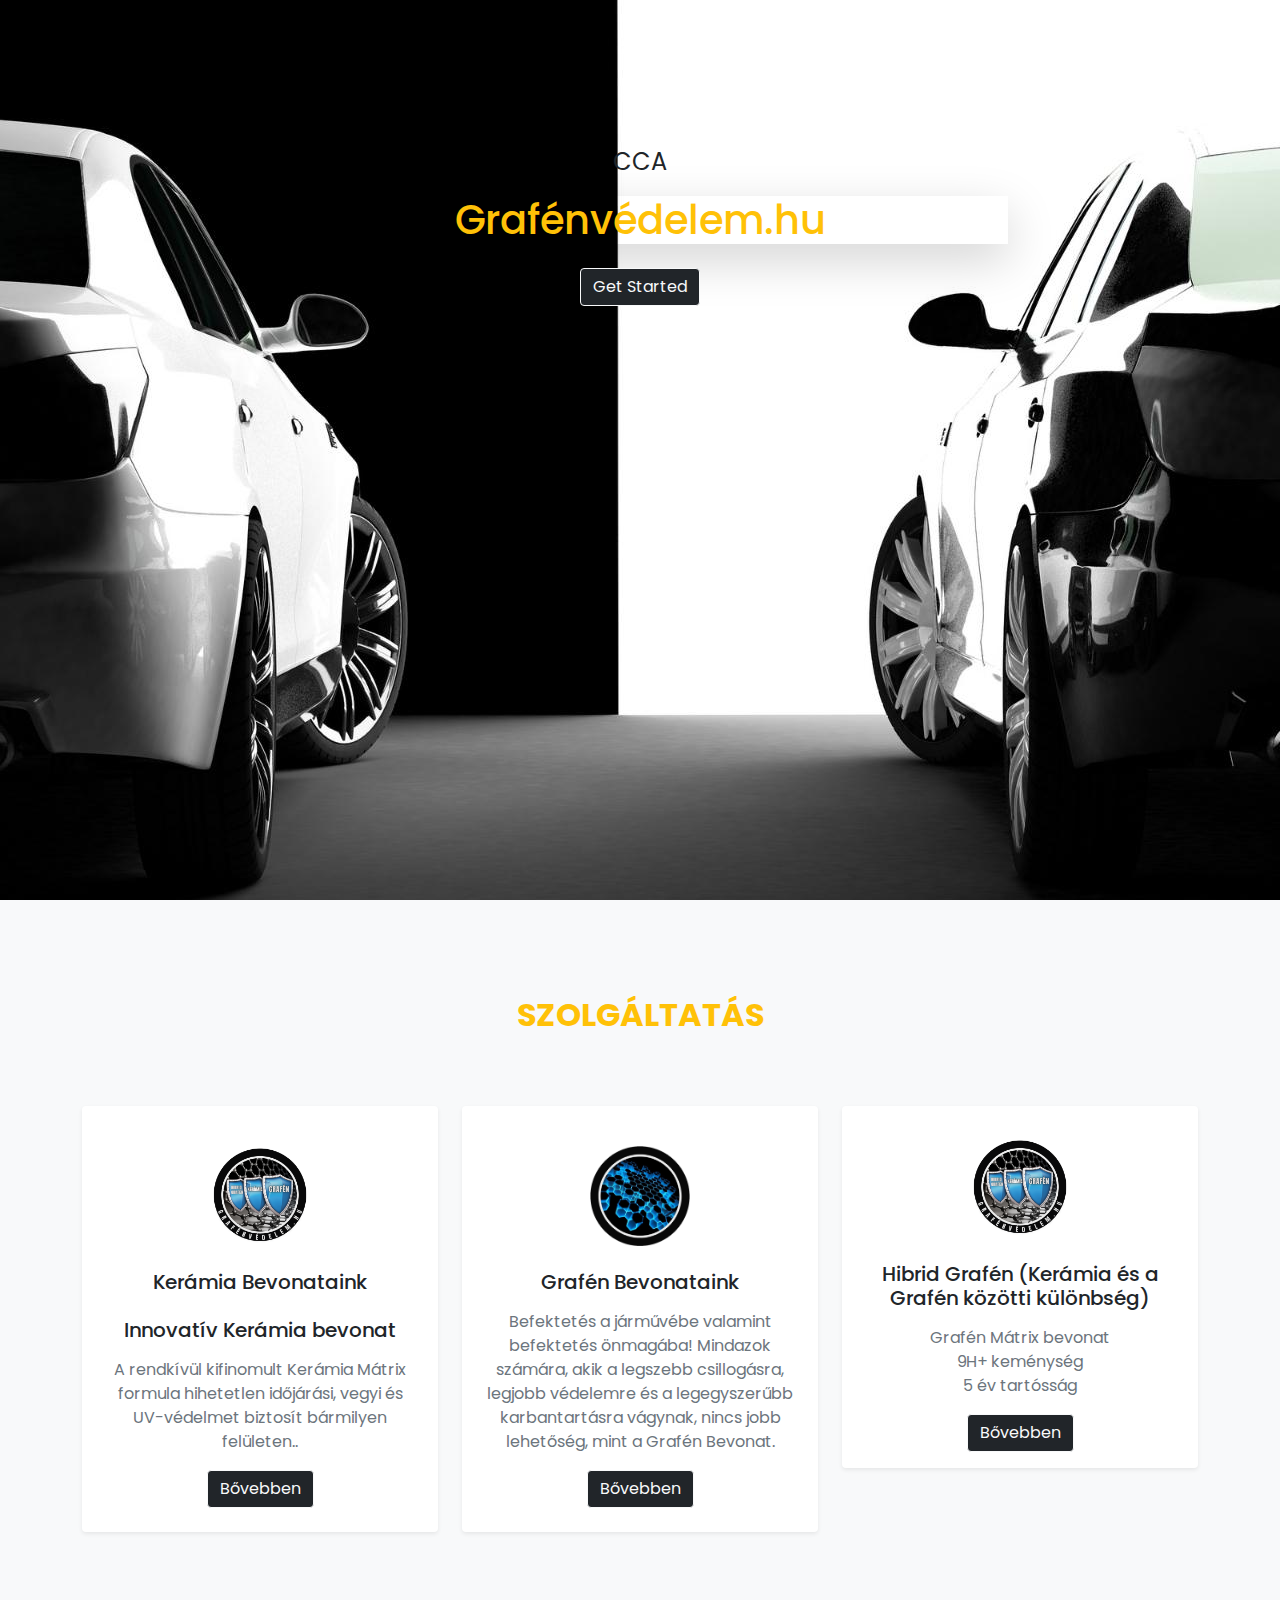
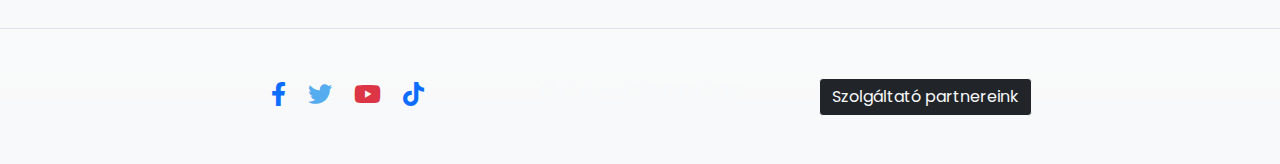
==== index.html @ 87105c11 "almmost done" ====
<!DOCTYPE html>
<html lang="hu">
<head>
  	<title>New Site</title>
  	<meta charset="utf-8">
  	<meta name="viewport" content="width=device-width, initial-scale=1">
  	<link rel="stylesheet" href="css/font-awesome.min.css">
  	<link rel="stylesheet" href="css/bootstrap.min.css">
	
<!-- Vendor CSS Files -->
  <link href="vendor/aos/aos.css" rel="stylesheet">
	
	<link rel="stylesheet" href="css/main.css">
</head>
<body class="bg-light">
	
<!-- Home Section Start -->
	<section class="main py-5">
		<div class="container-lg justify-content-center py-5">
			<div class="row justify-content-center py-5">
				<div class="col-lg-8 text-center">
					<p class="fs-4">CCA</p>
					<h2 class="fs-1 text-warning mb-4 shadow-lg">Grafénvédelem.hu</h2>
					<a href="#contact" class="btn btn-outline-light bg-dark">Get Started</a>
				</div>
			</div>
		</div>
	</section>
<!-- Home Section End -->
	
<!-- SERVICES SECTION START -->
    <section class="services py-5" id="services">
        <div class="container-lg py-4">
            <div class="row justify-content-center">
              <div class="col-lg-8 py-4">
                  <div class="section-title text-center">
                      <h2 class="fw-bold mb-5 text-warning">SZOLGÁLTATÁS</h2>
                  </div>
              </div>
            </div>
            <div class="row text-center">
                <div class="col-md-6 col-lg-4 mb-4">
                    <div class="services-item shadow-sm p-4 rounded bg-white">
                        <div class="icon my-3 text-danger fs-2">
                            <img src="img/img/kep1.png" alt="logo1" class="" width="100">
                        </div>
                        <h3 class="fs-5 py-2">Kerámia Bevonataink</h3>
						<h3 class="fs-5 py-2">Innovatív Kerámia bevonat</h3>
                        <p class="text-muted">A rendkívül kifinomult Kerámia Mátrix formula hihetetlen időjárási, vegyi és UV-védelmet biztosít bármilyen felületen..</p>
						<a href="#" class="btn btn-outline-light bg-dark">Bővebben</a>
                    </div>
                </div>
                <div class="col-md-6 col-lg-4 mb-4">
                    <div class="services-item shadow-sm p-4 rounded bg-white">
                        <div class="icon my-3 text-danger fs-2">
                            <img src="img/img/grafen/grafenikonv2.png" alt="logo2" width="100">
                        </div>
                        <h3 class="fs-5 py-2">Grafén Bevonataink</h3>
                        <p class="text-muted">Befektetés a járművébe valamint befektetés önmagába! Mindazok számára, akik a legszebb csillogásra, legjobb védelemre és a legegyszerűbb karbantartásra vágynak, nincs jobb lehetőség, mint a Grafén Bevonat.</p>
						<a href="#" class="btn btn-outline-light bg-dark">Bővebben</a>
                    </div>
                </div>
                <div class="col-md-6 col-lg-4 mb-4">
                    <div class="services-item shadow-sm p-3 rounded bg-white">
                        <div class="icon my-3 text-danger fs-2">
                             <img src="img/img/kep1.png" alt="logo1" class="" width="100">
                        </div>
                        <h3 class="fs-5 py-2">Hibrid Grafén (Kerámia és a Grafén közötti különbség)</h3>
                        <p class="text-muted">Grafén Mátrix bevonat <br> 9H+ keménység <br> 5 év tartósság</p>
						<a href="#" class="btn btn-outline-light bg-dark">Bővebben</a>
                    </div>
                </div>
            </div>
        </div> 
    </section>
<!-- SERVICES SECTION END -->
	
<!-- FOOTER SECTION START -->
	<footer class="footer border-top bg-gradient justify-content-center">
		<div class="container-lg py-4">
			<div class="row justify-content-center text-center">
				<div class="col-lg-3 col-md-6 py-4">
			 		<div class="social-links m-0 fs-4">
                         <!-- Facebook -->
					  <a href="#" class="me-3"><i class="fab fa-facebook-f"></i></a>
						
                         <!-- Twitter -->
					  <a href="#" class="me-3"><i class="fab fa-twitter"></i></a>
						
						<!-- YouTube -->
                      <a href="#" class="text-danger me-3"><i class="fab fa-youtube"></i></a>
                         <a href="#" class="me-3"><i class="fab fa-tiktok"></i></a>
                    </div>
				</div>
				<div class="col-lg-3 col-md-6 py-4">
			 		<div class="logos-text m-0 fs-4 text-light">
                         <h4>CCA - CleanCar</h4>
                    </div>
				</div>
				<div class="col-lg-3 col-md-6 py-4">
			 		<div class="footer-button m-0 fs-4">
                         <a href="#" class="btn btn-outline-light bg-dark">Szolgáltató partnereink</a>
                    </div>
				</div>
			</div>
		</div>
</footer>
<!-- FOOTER SECTION END -->

 

<!-- Vendor JS Files -->
<script src="js/bootstrap.bundle.min.js"></script>
<script src="vendor/aos/aos.js"></script>
</body>
</html>
---- css/main.css ----
@import url('https://fonts.googleapis.com/css2?family=Poppins:wght@200;300;400&display=swap');

* {
	box-sizing: border-box;
	margin: 0;
	padding: 0;
	font-family: 'Poppins', sans-serif;
}

body {
	background: url("../img/img/12.png");
}

.main {
	background:url("../img/img/kezdokep3.jpg") no-repeat center;
	max-width: 100vw;
	height: 100vh;
}


h2 {
  color: black;
	width: 100%;
  white-space: nowrap;
  overflow: hidden;
  animation: animtext 4s steps(80, end); 
  transition: all cubic-bezier(0.1, 0.7, 1.0, 0.1);
}

.fa-twitter {
	color: #55acee;
}

@keyframes animtext { 
  from {
      width: 0;
     transition: all 2s ease-in-out;
  } 
}
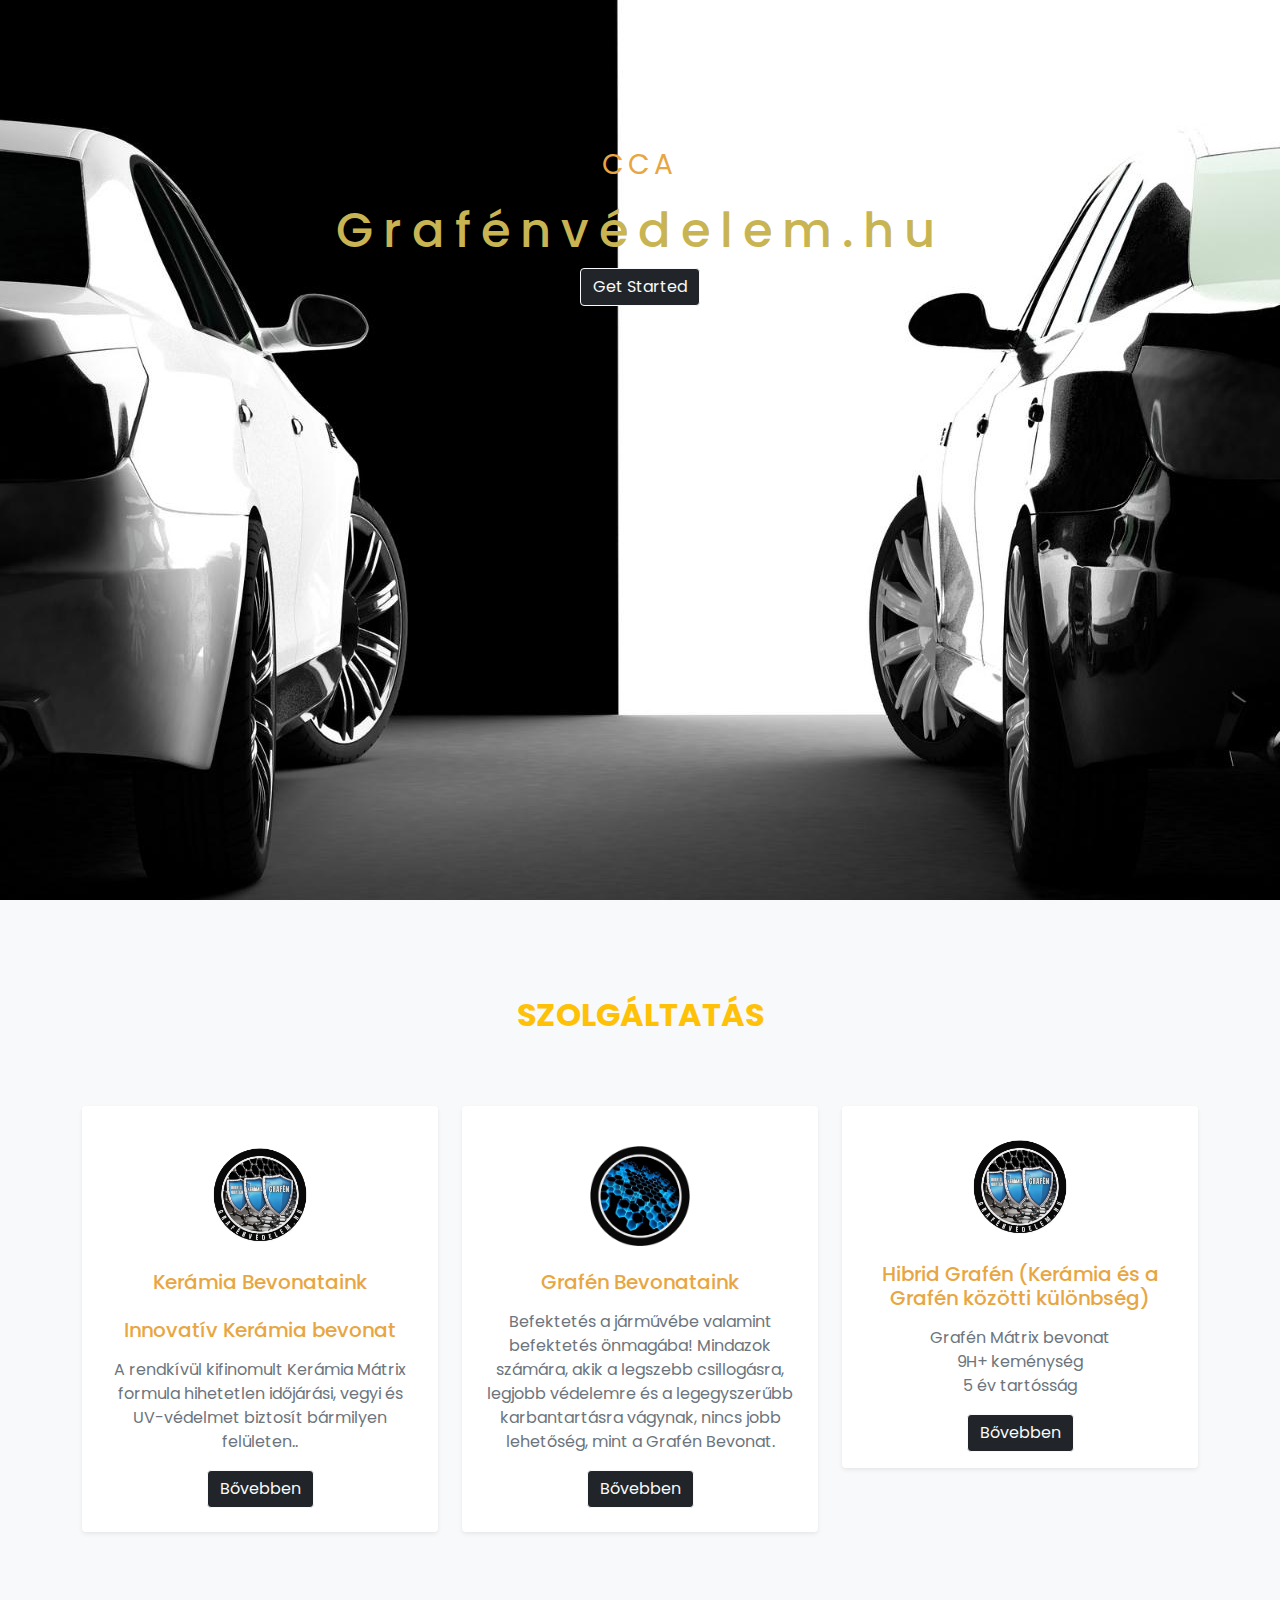
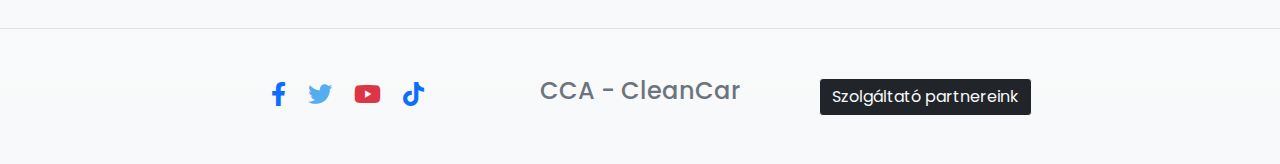
==== commit a7245d66: "almost done" ====
--- a/index.html
+++ b/index.html
@@ -19,9 +19,9 @@
 		<div class="container-lg justify-content-center py-5">
 			<div class="row justify-content-center py-5">
 				<div class="col-lg-8 text-center">
-					<p class="fs-4">CCA</p>
-					<h2 class="fs-1 text-warning mb-4 shadow-lg">Grafénvédelem.hu</h2>
-					<a href="#contact" class="btn btn-outline-light bg-dark">Get Started</a>
+					<p class="banner-text">CCA</p>
+					<h1 class="text-banner">Grafénvédelem.hu</h1>
+					<a href="#services" class="btn btn-outline-light bg-dark">Get Started</a>
 				</div>
 			</div>
 		</div>
@@ -57,7 +57,7 @@
                         </div>
                         <h3 class="fs-5 py-2">Grafén Bevonataink</h3>
                         <p class="text-muted">Befektetés a járművébe valamint befektetés önmagába! Mindazok számára, akik a legszebb csillogásra, legjobb védelemre és a legegyszerűbb karbantartásra vágynak, nincs jobb lehetőség, mint a Grafén Bevonat.</p>
-						<a href="#" class="btn btn-outline-light bg-dark">Bővebben</a>
+						<a href="grafen.html" class="btn btn-outline-light bg-dark">Bővebben</a>
                     </div>
                 </div>
                 <div class="col-md-6 col-lg-4 mb-4">
@@ -94,7 +94,7 @@
 				</div>
 				<div class="col-lg-3 col-md-6 py-4">
 			 		<div class="logos-text m-0 fs-4 text-light">
-                         <h4>CCA - CleanCar</h4>
+                         <h4 class="text-muted">CCA - CleanCar</h4>
                     </div>
 				</div>
 				<div class="col-lg-3 col-md-6 py-4">
--- a/css/main.css
+++ b/css/main.css
@@ -1,4 +1,3 @@
-
 @import url('https://fonts.googleapis.com/css2?family=Poppins:wght@200;300;400&display=swap');
 
 * {
@@ -18,6 +17,19 @@
 	height: 100vh;
 }
 
+.banner-text {
+	color: rgba(232,166,66,1.00);
+	font-size: 1.75rem;
+	letter-spacing: 5px;
+}
+
+.text-banner {
+	color: rgba(200,180,82,1.00);
+	font-size: 3rem;
+	letter-spacing: 10px;
+}
+
+
 
 h2 {
   color: black;
@@ -26,6 +38,14 @@
   overflow: hidden;
   animation: animtext 4s steps(80, end); 
   transition: all cubic-bezier(0.1, 0.7, 1.0, 0.1);
+}
+
+h3 {
+	color: rgba(232,166,66,1.00);
+}
+
+img {
+	border-radius: 10px;
 }
 
 .fa-twitter {
@@ -39,3 +59,12 @@
   } 
 }
 
+@media screen and (max-width: 576px) {
+	.text-banner {
+		font-size: 1.7rem;
+		letter-spacing: 1px;
+	}
+	
+}
+.text-h1 {
+}
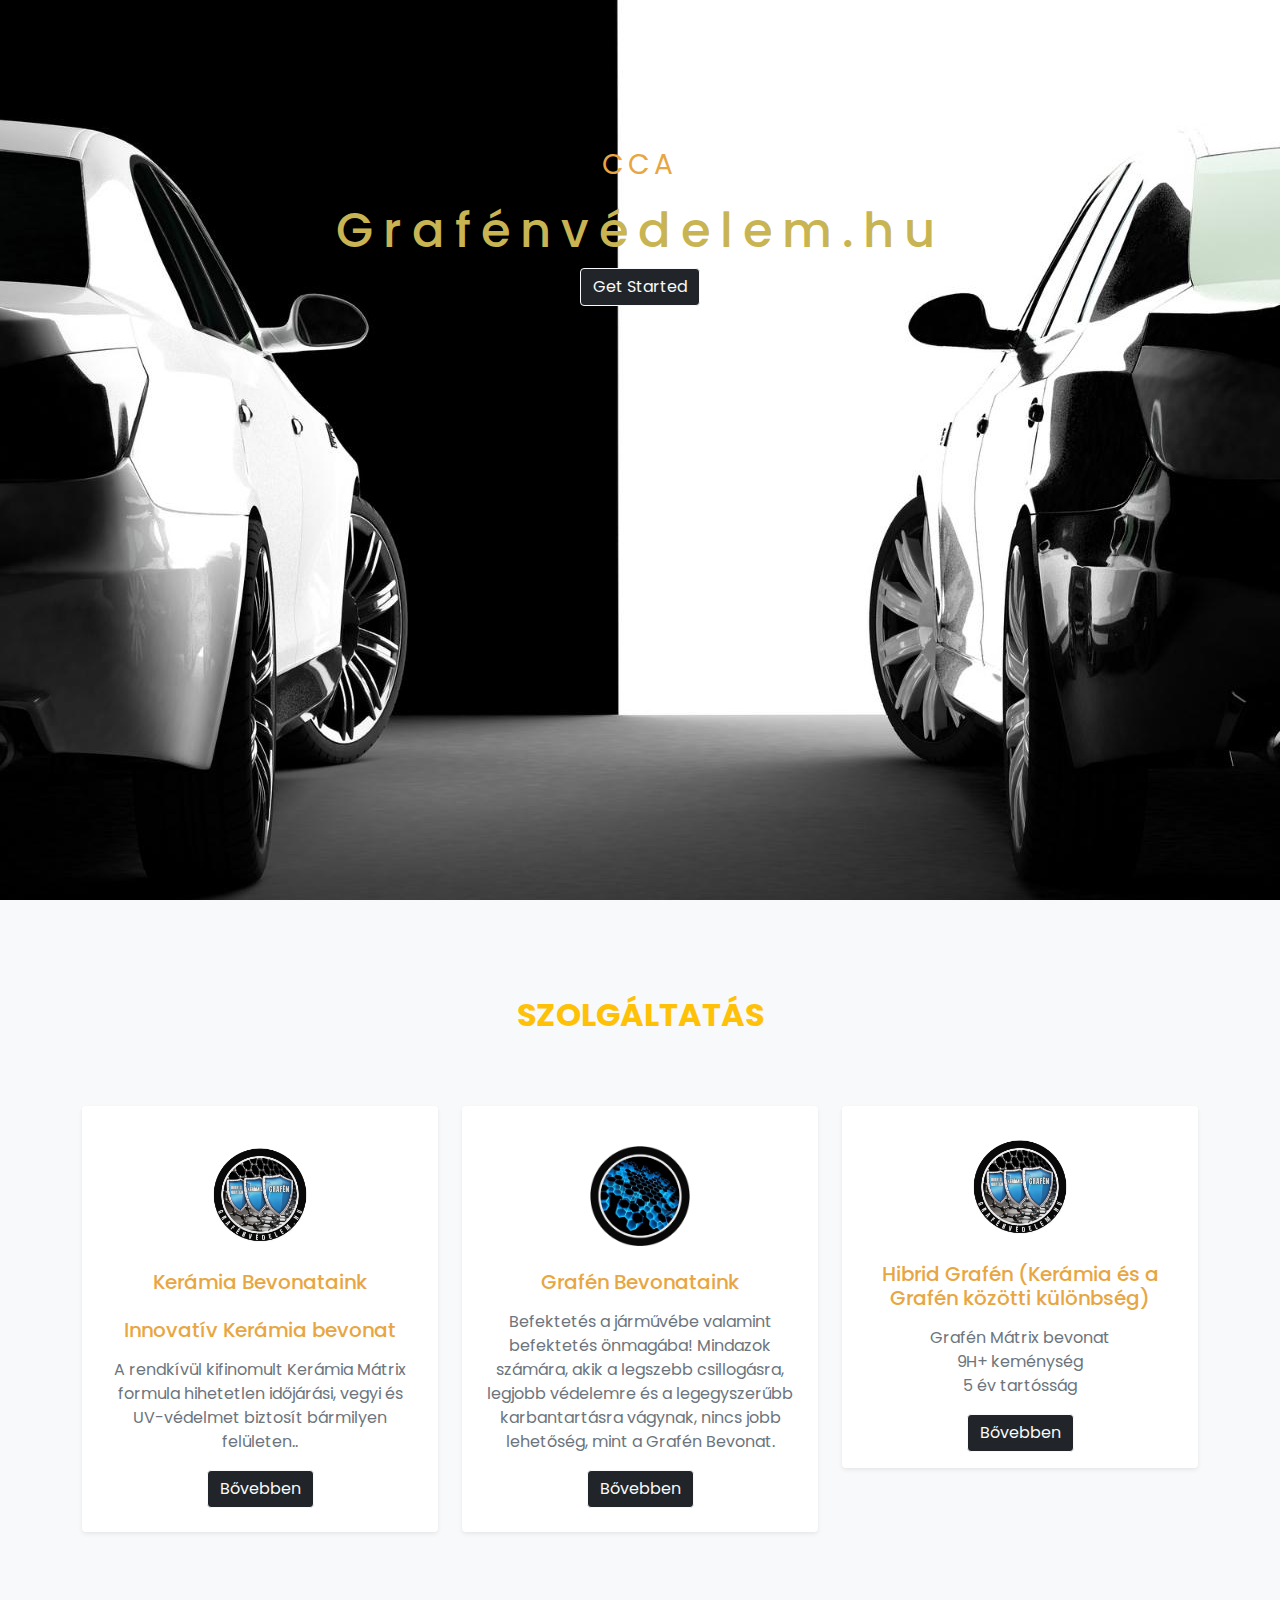
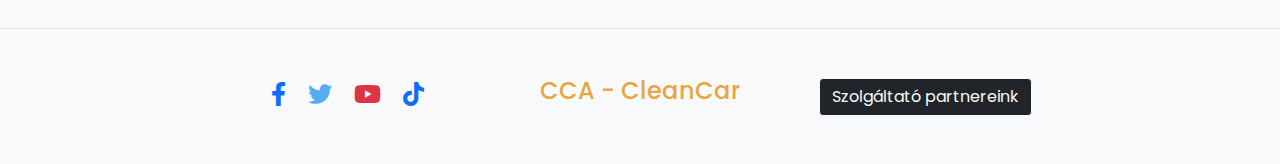
==== commit dfadb13c: "social link add" ====
--- a/index.html
+++ b/index.html
@@ -82,19 +82,19 @@
 				<div class="col-lg-3 col-md-6 py-4">
 			 		<div class="social-links m-0 fs-4">
                          <!-- Facebook -->
-					  <a href="#" class="me-3"><i class="fab fa-facebook-f"></i></a>
+					  <a href="https://www.facebook.com/cleancarmagyarorszag/" class="me-3" target="_blank"><i class="fab fa-facebook-f"></i></a>
 						
                          <!-- Twitter -->
-					  <a href="#" class="me-3"><i class="fab fa-twitter"></i></a>
+					  <a href="#" class="me-3" target="_blank"><i class="fab fa-twitter"></i></a>
 						
 						<!-- YouTube -->
-                      <a href="#" class="text-danger me-3"><i class="fab fa-youtube"></i></a>
-                         <a href="#" class="me-3"><i class="fab fa-tiktok"></i></a>
+                      <a href="https://www.youtube.com/channel/UC_jjHL_VgVzNhwgxWfWEtMg" class="text-danger me-3" target="_blank"><i class="fab fa-youtube"></i></a>
+                         <a href="#" class="me-3" target="_blank"><i class="fab fa-tiktok"></i></a>
                     </div>
 				</div>
 				<div class="col-lg-3 col-md-6 py-4">
 			 		<div class="logos-text m-0 fs-4 text-light">
-                         <h4 class="text-muted">CCA - CleanCar</h4>
+                         <h4 class="footer-text">CCA - CleanCar</h4>
                     </div>
 				</div>
 				<div class="col-lg-3 col-md-6 py-4">
--- a/css/main.css
+++ b/css/main.css
@@ -12,7 +12,7 @@
 }
 
 .main {
-	background:url("../img/img/kezdokep3.jpg") no-repeat center;
+	background: url("../img/img/kezdokep3.jpg") fixed no-repeat center;
 	max-width: 100vw;
 	height: 100vh;
 }
@@ -28,6 +28,10 @@
 	font-size: 3rem;
 	letter-spacing: 10px;
 }
+
+.footer-text {
+		color: rgba(232,166,66,1.00); 
+	}
 
 
 
@@ -65,6 +69,17 @@
 		letter-spacing: 1px;
 	}
 	
+	.main {
+	height: 400px;
+	background-size: cover;
+	background-position: center;
+  	display: table;
+  	text-align: center;
+    width: 100vw;
+	}
+
+	
+	
 }
 .text-h1 {
 }
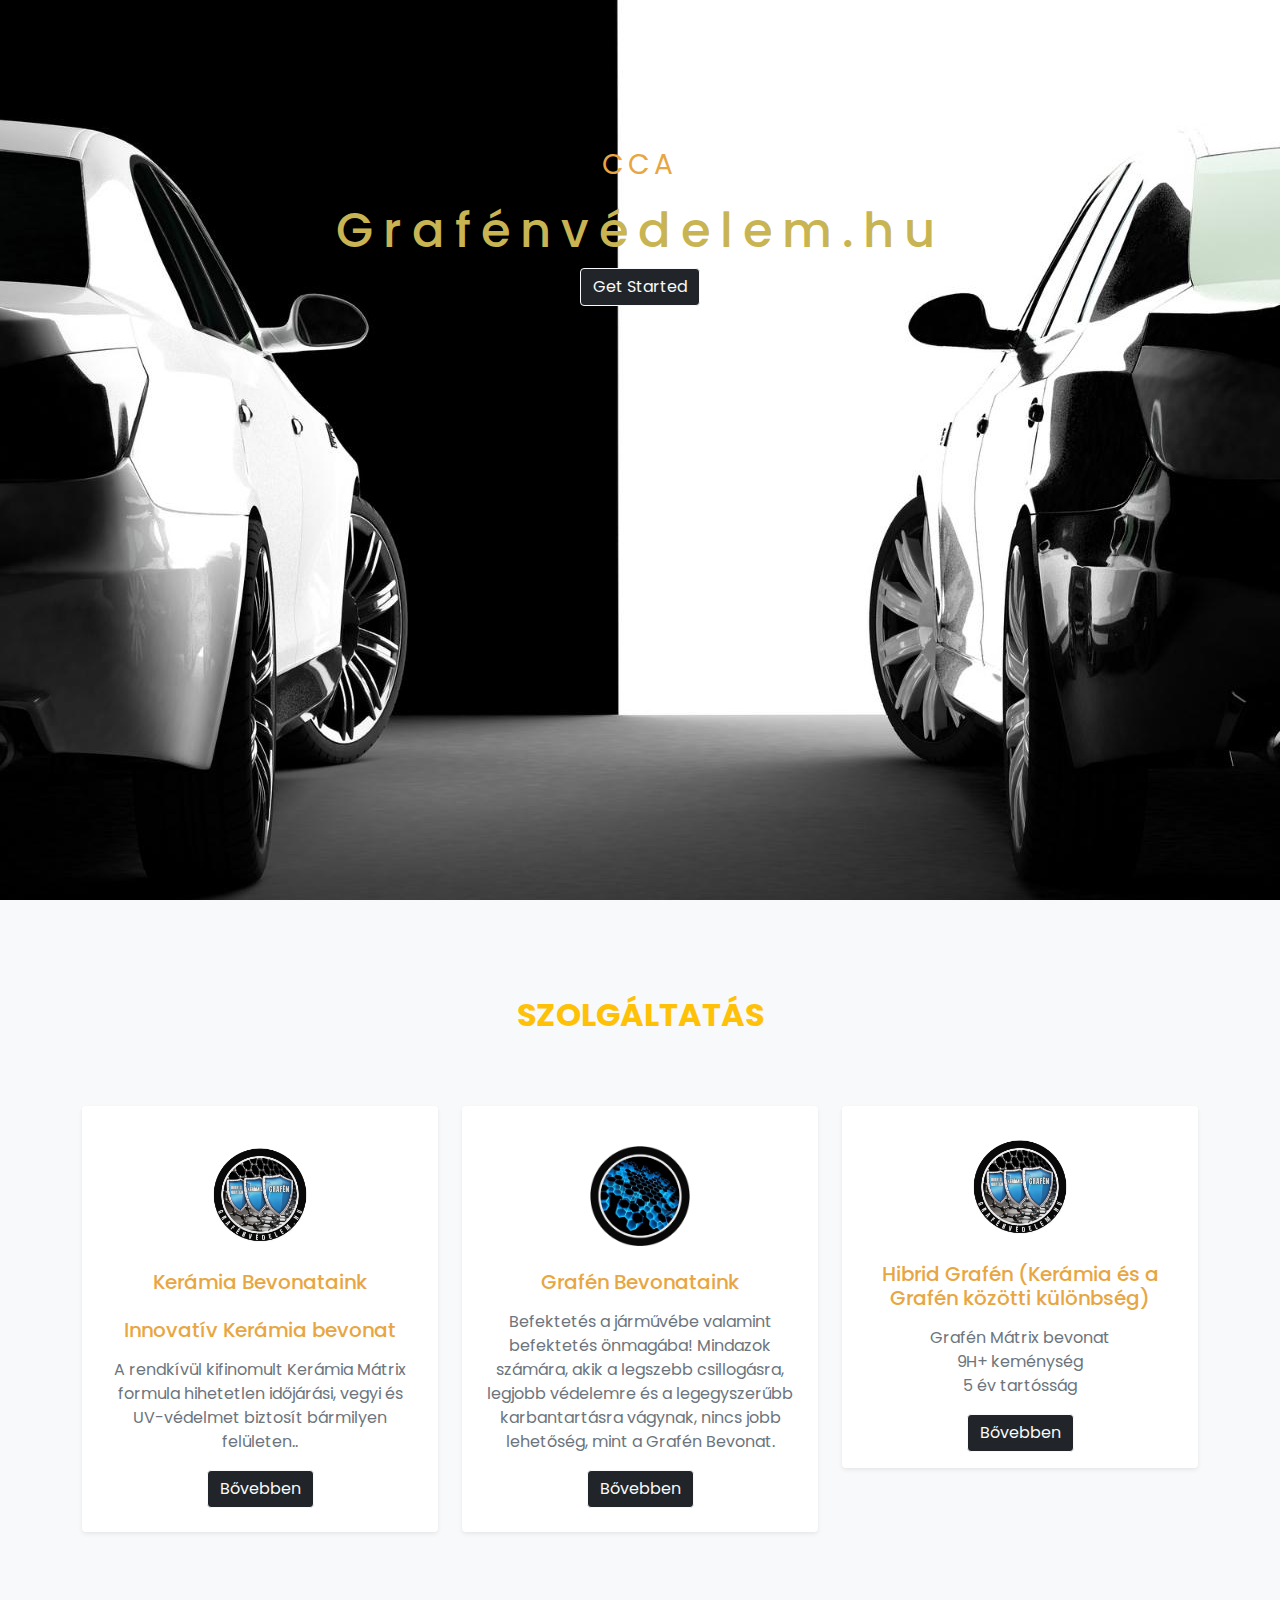
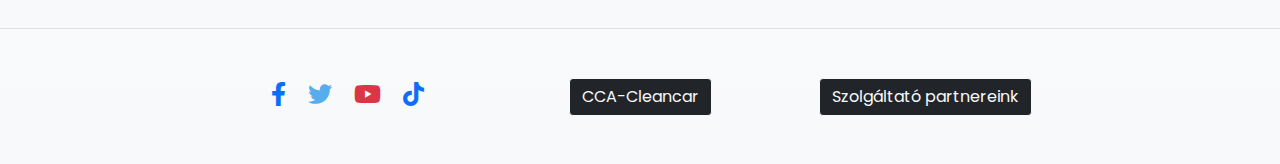
==== commit 170616f2: "little changed in html and css" ====
--- a/index.html
+++ b/index.html
@@ -81,20 +81,23 @@
 			<div class="row justify-content-center text-center">
 				<div class="col-lg-3 col-md-6 py-4">
 			 		<div class="social-links m-0 fs-4">
+						
                          <!-- Facebook -->
 					  <a href="https://www.facebook.com/cleancarmagyarorszag/" class="me-3" target="_blank"><i class="fab fa-facebook-f"></i></a>
 						
                          <!-- Twitter -->
-					  <a href="#" class="me-3" target="_blank"><i class="fab fa-twitter"></i></a>
+					  <a href="https://twitter.com/" class="me-3" target="_blank"><i class="fab fa-twitter"></i></a>
 						
 						<!-- YouTube -->
                       <a href="https://www.youtube.com/channel/UC_jjHL_VgVzNhwgxWfWEtMg" class="text-danger me-3" target="_blank"><i class="fab fa-youtube"></i></a>
-                         <a href="#" class="me-3" target="_blank"><i class="fab fa-tiktok"></i></a>
+						
+						<!-- TikTok -->
+                         <a href="https://www.tiktok.com/" class="me-3" target="_blank"><i class="fab fa-tiktok"></i></a>
                     </div>
 				</div>
 				<div class="col-lg-3 col-md-6 py-4">
 			 		<div class="logos-text m-0 fs-4 text-light">
-                         <h4 class="footer-text">CCA - CleanCar</h4>
+						<a href="https://cleancarautoapolas.com/?fbclid=IwAR1grNKVxCahUdU6BG3xyLhodwu0MtUgVY0wbf66pR1U7hZ8ivOoUqiL3gE" class="btn btn-outline-light bg-dark">CCA-Cleancar</a>
                     </div>
 				</div>
 				<div class="col-lg-3 col-md-6 py-4">
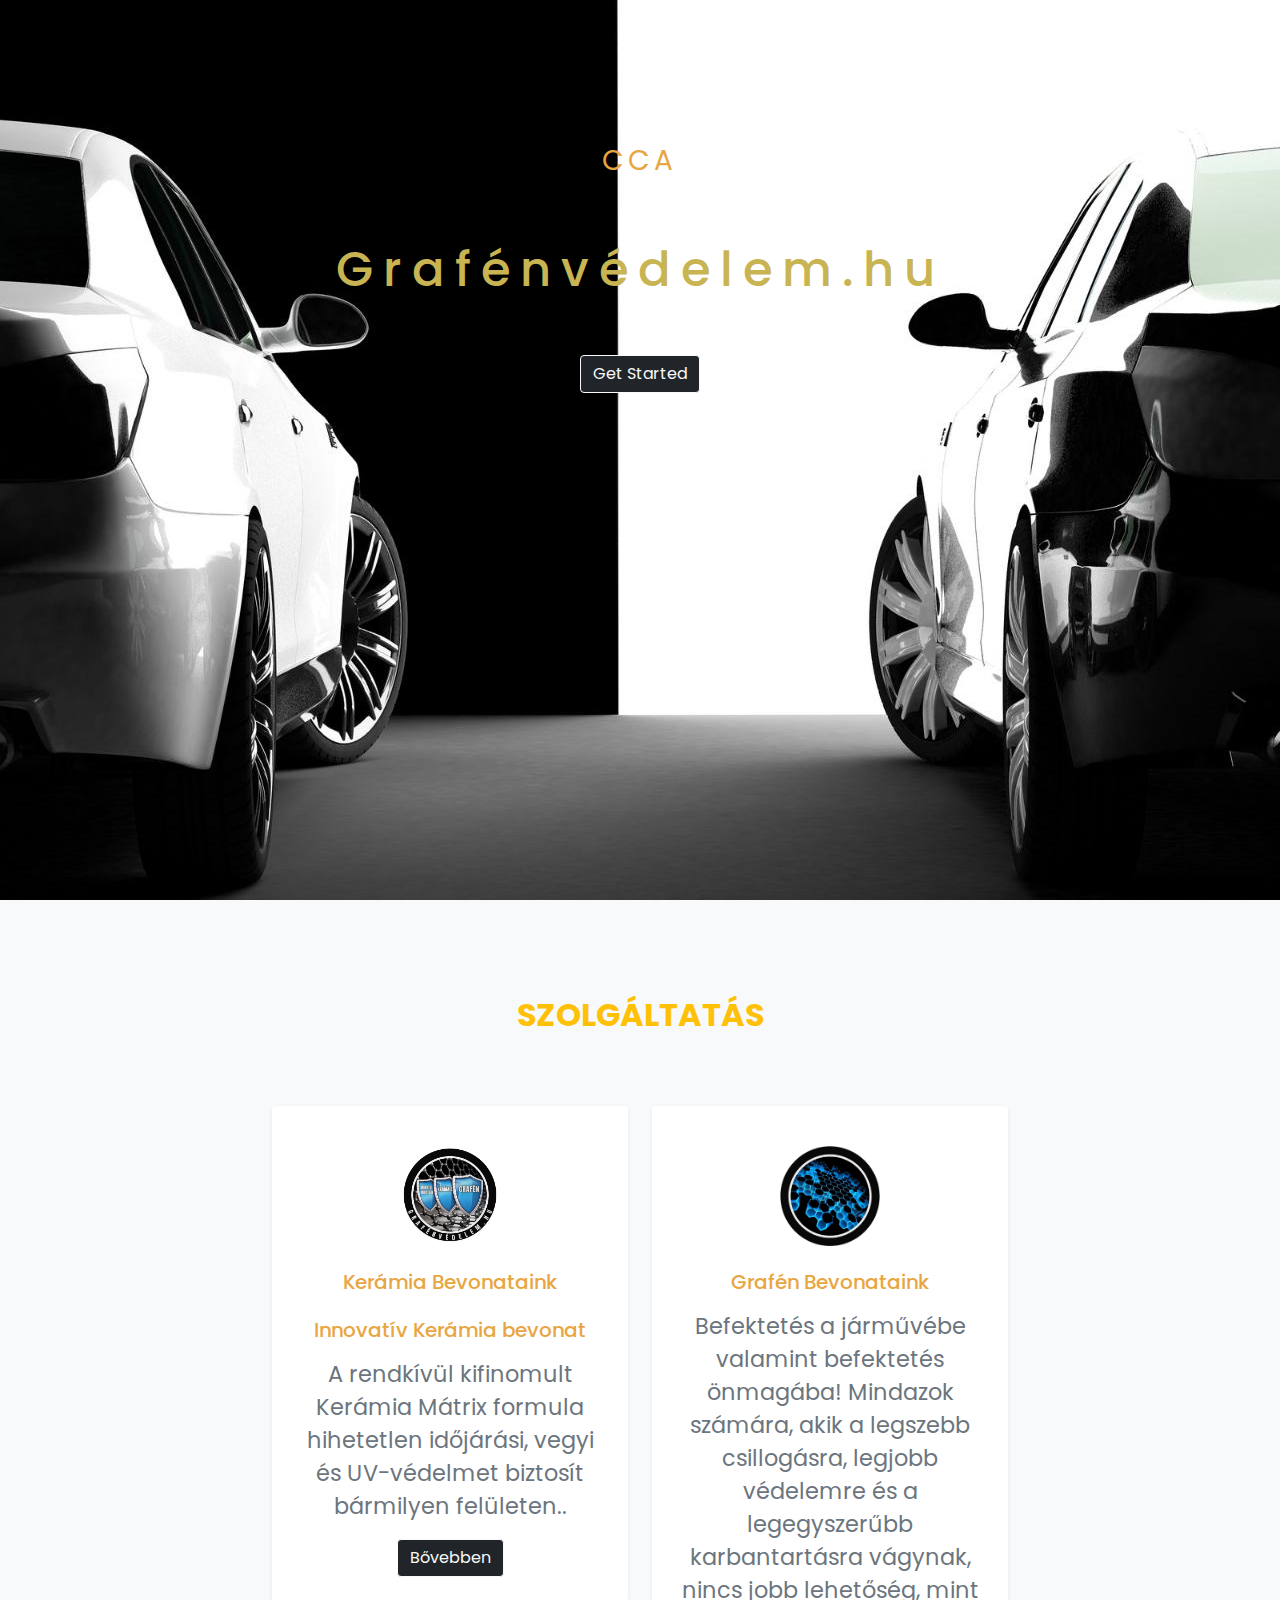
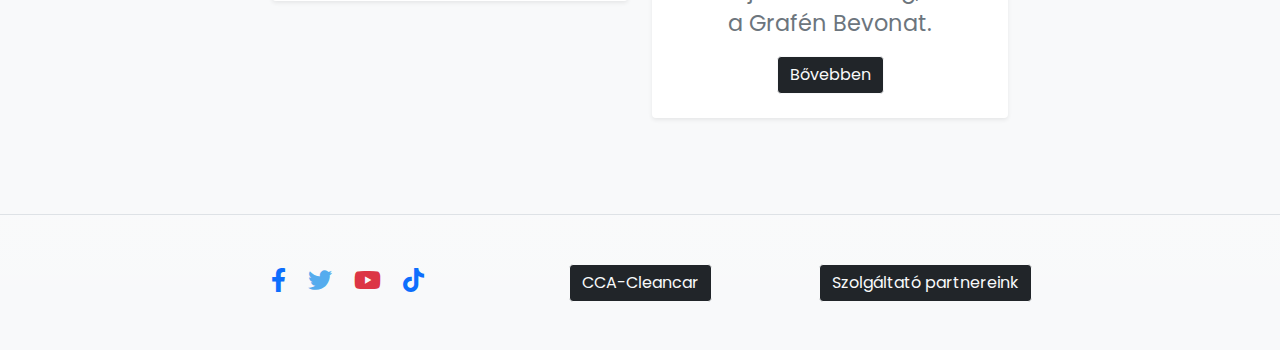
==== commit cac20681: "big changed" ====
--- a/index.html
+++ b/index.html
@@ -20,7 +20,7 @@
 			<div class="row justify-content-center py-5">
 				<div class="col-lg-8 text-center">
 					<p class="banner-text">CCA</p>
-					<h1 class="text-banner">Grafénvédelem.hu</h1>
+					<h1 class="text-banner py-5">Grafénvédelem.hu</h1>
 					<a href="#services" class="btn btn-outline-light bg-dark">Get Started</a>
 				</div>
 			</div>
@@ -38,7 +38,7 @@
                   </div>
               </div>
             </div>
-            <div class="row text-center">
+            <div class="row text-center justify-content-center">
                 <div class="col-md-6 col-lg-4 mb-4">
                     <div class="services-item shadow-sm p-4 rounded bg-white">
                         <div class="icon my-3 text-danger fs-2">
@@ -47,7 +47,7 @@
                         <h3 class="fs-5 py-2">Kerámia Bevonataink</h3>
 						<h3 class="fs-5 py-2">Innovatív Kerámia bevonat</h3>
                         <p class="text-muted">A rendkívül kifinomult Kerámia Mátrix formula hihetetlen időjárási, vegyi és UV-védelmet biztosít bármilyen felületen..</p>
-						<a href="#" class="btn btn-outline-light bg-dark">Bővebben</a>
+						<a href="keramia.html" class="btn btn-outline-light bg-dark">Bővebben</a>
                     </div>
                 </div>
                 <div class="col-md-6 col-lg-4 mb-4">
@@ -58,16 +58,6 @@
                         <h3 class="fs-5 py-2">Grafén Bevonataink</h3>
                         <p class="text-muted">Befektetés a járművébe valamint befektetés önmagába! Mindazok számára, akik a legszebb csillogásra, legjobb védelemre és a legegyszerűbb karbantartásra vágynak, nincs jobb lehetőség, mint a Grafén Bevonat.</p>
 						<a href="grafen.html" class="btn btn-outline-light bg-dark">Bővebben</a>
-                    </div>
-                </div>
-                <div class="col-md-6 col-lg-4 mb-4">
-                    <div class="services-item shadow-sm p-3 rounded bg-white">
-                        <div class="icon my-3 text-danger fs-2">
-                             <img src="img/img/kep1.png" alt="logo1" class="" width="100">
-                        </div>
-                        <h3 class="fs-5 py-2">Hibrid Grafén (Kerámia és a Grafén közötti különbség)</h3>
-                        <p class="text-muted">Grafén Mátrix bevonat <br> 9H+ keménység <br> 5 év tartósság</p>
-						<a href="#" class="btn btn-outline-light bg-dark">Bővebben</a>
                     </div>
                 </div>
             </div>
@@ -97,12 +87,12 @@
 				</div>
 				<div class="col-lg-3 col-md-6 py-4">
 			 		<div class="logos-text m-0 fs-4 text-light">
-						<a href="https://cleancarautoapolas.com/?fbclid=IwAR1grNKVxCahUdU6BG3xyLhodwu0MtUgVY0wbf66pR1U7hZ8ivOoUqiL3gE" class="btn btn-outline-light bg-dark">CCA-Cleancar</a>
+						<a href="https://cleancarautoapolas.com/?fbclid=IwAR1grNKVxCahUdU6BG3xyLhodwu0MtUgVY0wbf66pR1U7hZ8ivOoUqiL3gE" target="_blank" class="btn btn-outline-light bg-dark">CCA-Cleancar</a>
                     </div>
 				</div>
 				<div class="col-lg-3 col-md-6 py-4">
 			 		<div class="footer-button m-0 fs-4">
-                         <a href="#" class="btn btn-outline-light bg-dark">Szolgáltató partnereink</a>
+                         <a href="#" target="_blank" class="btn btn-outline-light bg-dark">Szolgáltató partnereink</a>
                     </div>
 				</div>
 			</div>
--- a/css/main.css
+++ b/css/main.css
@@ -13,7 +13,7 @@
 
 .main {
 	background: url("../img/img/kezdokep3.jpg") fixed no-repeat center;
-	max-width: 100vw;
+	max-width: 100%;
 	height: 100vh;
 }
 
@@ -30,8 +30,13 @@
 }
 
 .footer-text {
-		color: rgba(232,166,66,1.00); 
-	}
+	color: rgba(232,166,66,1.00); 
+}
+
+p {
+	font-size: 1.4rem;
+	line-height: 33px
+}
 
 
 
@@ -70,16 +75,26 @@
 	}
 	
 	.main {
-	height: 400px;
+	height: 600px;
 	background-size: cover;
-	background-position: center;
   	display: table;
   	text-align: center;
-    width: 100vw;
+    width: 100%;
 	}
+}
 
+/* -------------------
+
+	  Grafen CSS 
+
+----------------------*/
 	
-	
+.article-1 {
+	background-color:rgba(26,26,36,0.72);
+	border-radius: 10px;
+	margin: 0px 5px 5px;
+	padding: 20px;
+	opacity: 0.9;
+	/*-webkit-box-shadow: 5px 5px 5px 0px #000000, inset 4px 4px 15px 0px #000000, 9px 12px 15px 5px rgba(0,0,0,0); 
+	box-shadow: 5px 5px 5px 0px #000000, inset 4px 4px 15px 0px #000000, 9px 12px 15px 5px rgba(0,0,0,0);*/
 }
-.text-h1 {
-}
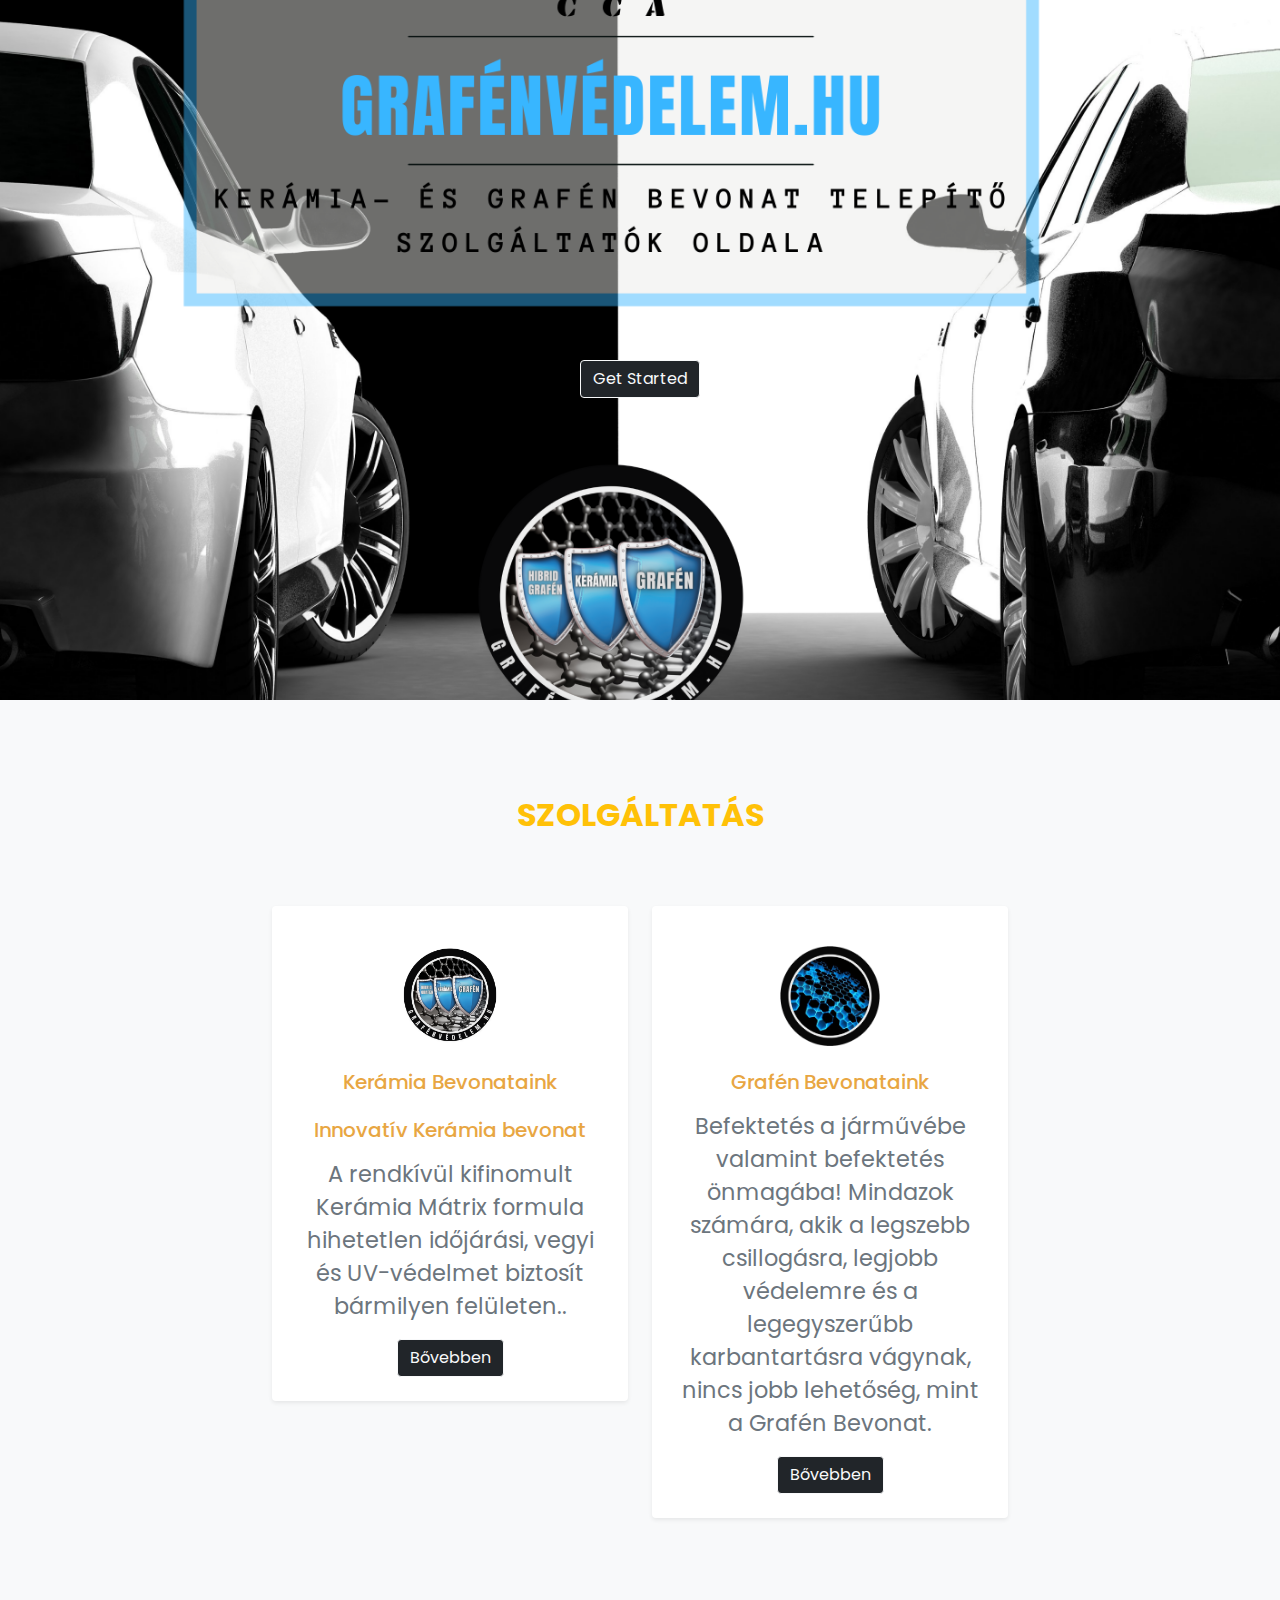
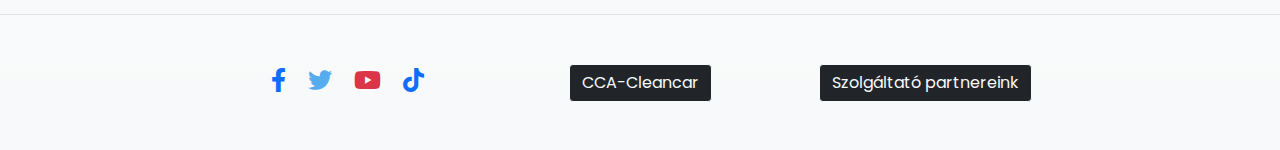
==== commit db03aa73: "almost done" ====
--- a/index.html
+++ b/index.html
@@ -18,9 +18,9 @@
 	<section class="main py-5">
 		<div class="container-lg justify-content-center py-5">
 			<div class="row justify-content-center py-5">
-				<div class="col-lg-8 text-center">
-					<p class="banner-text">CCA</p>
-					<h1 class="text-banner py-5">Grafénvédelem.hu</h1>
+				<div class="col-lg-8 text-center py-5">
+					<p class="banner-text py-5"></p>
+					<h1 class="text-banner py-4"></h1>
 					<a href="#services" class="btn btn-outline-light bg-dark">Get Started</a>
 				</div>
 			</div>
--- a/css/main.css
+++ b/css/main.css
@@ -12,9 +12,13 @@
 }
 
 .main {
-	background: url("../img/img/kezdokep3.jpg") fixed no-repeat center;
-	max-width: 100%;
-	height: 100vh;
+	background-image: url("../img/img/keramia/oldalfokep.png");
+	height: 700px;
+	background-size: cover;
+	background-position: center;
+  	display: table;
+  	text-align: center;
+    width: 100vw;
 }
 
 .banner-text {
@@ -75,11 +79,21 @@
 	}
 	
 	.main {
-	height: 600px;
+	background-image: url("../img/img/keramia/oldalfokep.png");
+	height: 200px;
 	background-size: cover;
+	background-position: center;
   	display: table;
   	text-align: center;
-    width: 100%;
+    width: 100vw;
+	}
+	
+	.article-1 {
+		text-align: center;
+	}
+	
+	.article-1 p {
+		line-height: 30px;
 	}
 }
 
@@ -97,4 +111,5 @@
 	opacity: 0.9;
 	/*-webkit-box-shadow: 5px 5px 5px 0px #000000, inset 4px 4px 15px 0px #000000, 9px 12px 15px 5px rgba(0,0,0,0); 
 	box-shadow: 5px 5px 5px 0px #000000, inset 4px 4px 15px 0px #000000, 9px 12px 15px 5px rgba(0,0,0,0);*/
+	
 }
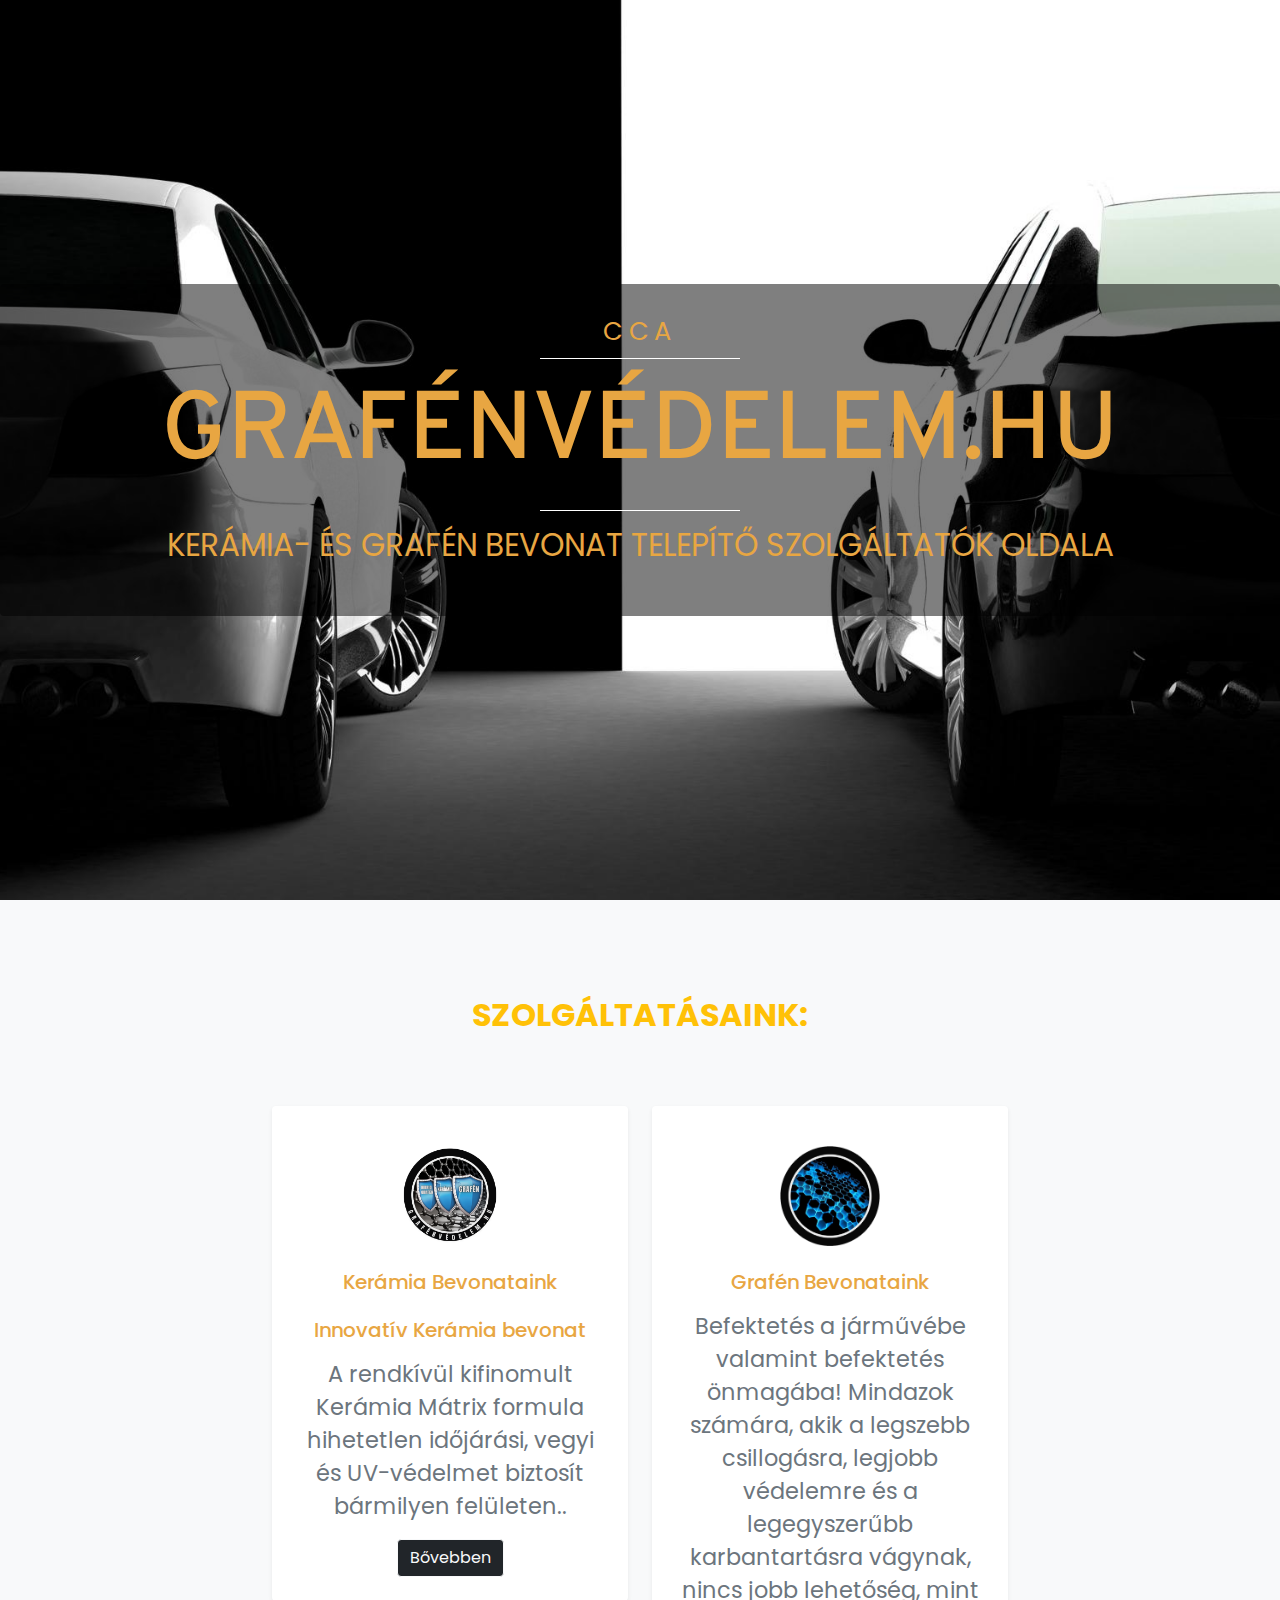
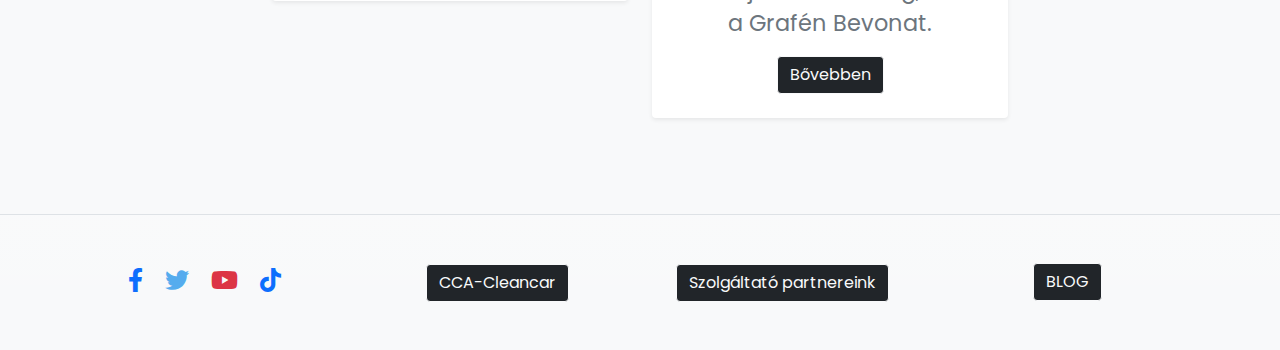
==== commit 86de6e90: "coming soon" ====
--- a/index.html
+++ b/index.html
@@ -15,26 +15,25 @@
 <body class="bg-light">
 	
 <!-- Home Section Start -->
-	<section class="main py-5">
-		<div class="container-lg justify-content-center py-5">
-			<div class="row justify-content-center py-5">
-				<div class="col-lg-8 text-center py-5">
-					<p class="banner-text py-5"></p>
-					<h1 class="text-banner py-4"></h1>
-					<a href="#services" class="btn btn-outline-light bg-dark">Get Started</a>
-				</div>
-			</div>
-		</div>
-	</section>
+	<header class="banner">
+    	<div class="main-banner">
+      		<div class="main-banner-text">
+        		<div class="tagline">CCA</div>
+        			<h1>Grafénvédelem.hu</h1>
+		  		<div class="tagline"></div>
+	    			<p class="header-text">kerámia- és grafén bevonat telepítő szolgáltatók oldala</p>
+      		</div>
+    	</div>
+  </header>
 <!-- Home Section End -->
 	
 <!-- SERVICES SECTION START -->
-    <section class="services py-5" id="services">
+    <section class="services py-5" id="index.html">
         <div class="container-lg py-4">
             <div class="row justify-content-center">
               <div class="col-lg-8 py-4">
                   <div class="section-title text-center">
-                      <h2 class="fw-bold mb-5 text-warning">SZOLGÁLTATÁS</h2>
+                      <h2 class="fw-bold mb-5 text-warning">SZOLGÁLTATÁSAINK:</h2>
                   </div>
               </div>
             </div>
@@ -66,7 +65,7 @@
 <!-- SERVICES SECTION END -->
 	
 <!-- FOOTER SECTION START -->
-	<footer class="footer border-top bg-gradient justify-content-center">
+	<footer class="footer border-top bg-gradient justify-content-center min-vw-100">
 		<div class="container-lg py-4">
 			<div class="row justify-content-center text-center">
 				<div class="col-lg-3 col-md-6 py-4">
@@ -95,6 +94,11 @@
                          <a href="#" target="_blank" class="btn btn-outline-light bg-dark">Szolgáltató partnereink</a>
                     </div>
 				</div>
+				<div class="col-lg-3 col-md-6 py-4">
+			 		<div class="footer-button">
+                         <a href="#" target="_blank" class="btn btn-outline-light bg-dark">BLOG</a>
+                    </div>
+				</div>
 			</div>
 		</div>
 </footer>
--- a/css/main.css
+++ b/css/main.css
@@ -1,5 +1,4 @@
-@import url('https://fonts.googleapis.com/css2?family=Poppins:wght@200;300;400&display=swap');
-
+@import url('https://fonts.googleapis.com/css2?family=Overpass:wght@300&family=Poppins:wght@200;300;400&display=swap');
 * {
 	box-sizing: border-box;
 	margin: 0;
@@ -12,10 +11,10 @@
 }
 
 .main {
-	background-image: url("../img/img/keramia/oldalfokep.png");
-	height: 700px;
+	height: 1100px;
 	background-size: cover;
 	background-position: center;
+	background-attachment: fixed;
   	display: table;
   	text-align: center;
     width: 100vw;
@@ -40,6 +39,14 @@
 p {
 	font-size: 1.4rem;
 	line-height: 33px
+}
+
+h1 {
+	font-family: 'Overpass', sans-serif;
+}
+
+.header-text, h1 {
+	text-transform: uppercase
 }
 
 
@@ -57,6 +64,12 @@
 	color: rgba(232,166,66,1.00);
 }
 
+h4 {
+	font-size: 1.75rem;
+	color: aliceblue;
+	font-weight: 600;
+}
+
 img {
 	border-radius: 10px;
 }
@@ -73,43 +86,133 @@
 }
 
 @media screen and (max-width: 576px) {
-	.text-banner {
-		font-size: 1.7rem;
-		letter-spacing: 1px;
+	
+	
+	.main {
+	background-image: url("../img/img/keramia/oldalfokep.png") no-repeat;
+	width: 100vw;
+	height: 90px;
+	background-size: cover;
+	background-position: center;
+
+
+
 	}
 	
-	.main {
-	background-image: url("../img/img/keramia/oldalfokep.png");
-	height: 200px;
+
+	
+	.article-1 p {
+		line-height: 25px;
+		
+	}
+	
+	
+}
+
+/* -------------------
+
+	  Grafen CSS 
+
+----------------------*/
+	
+.article-1 {
+	background-color:rgba(26,26,36,0.72);
+	border-radius: 10px;
+	margin: 0px 3px 3px;
+	padding: 10px;
+	opacity: 0.9;
+	/*-webkit-box-shadow: 5px 5px 5px 0px #000000, inset 4px 4px 15px 0px #000000, 9px 12px 15px 5px rgba(0,0,0,0); 
+	box-shadow: 5px 5px 5px 0px #000000, inset 4px 4px 15px 0px #000000, 9px 12px 15px 5px rgba(0,0,0,0);*/
+}
+
+/* -------------------
+
+	  BANNER 
+
+----------------------*/
+	
+
+.banner {
+	background-image: url("../img/img/kezdokep3.jpg");
+	height: 455px;
 	background-size: cover;
 	background-position: center;
   	display: table;
   	text-align: center;
-    width: 100vw;
+    width: 100%;
+}
+
+.main-banner {
+    display: table-cell;
+  	vertical-align: middle;
+    
+}
+
+.main-banner-text {
+  margin: 0 auto;
+  padding: .620rem;
+  color: hsla(0,0%,100%,.9);
+  background: hsla(100,0%,0%,.5);
+}
+
+.main-banner-text {
+  font-size: 2.50rem;
+  color: rgba(232,166,66,1.00);
+  margin-bottom: 0; 
+}
+
+.tagline {
+  font-size: 1rem;
+  letter-spacing: .35rem;
+}
+
+.tagline::after {
+  display: block;
+  content: "";
+  background-color: #fff;
+  height: 1px;
+  width: 12.515625rem;
+  margin: .5rem auto;
+}
+
+
+
+/* Media Query: Banner */
+
+@media screen and (min-width: 768px) {
+
+  .banner {
+    background-color:rgba(96,96,96,1.00);
+	  height: 100vh;
+  }
+
+}
+
+@media screen and (min-width: 768px) {
+
+  .main-banner-text {
+    padding: 1.75rem;
+    border-radius: 4px;
+    width: 100%;
+  }
+
+  .main-banner-text h1 {
+    font-size: 6rem;
+	  padding: 10px;
+  }
+	.header-text {
+		font-size: 1.95rem;
+		padding: 10px;
 	}
-	
-	.article-1 {
-		text-align: center;
-	}
-	
-	.article-1 p {
-		line-height: 30px;
-	}
-}
-
-/* -------------------
-
-	  Grafen CSS 
-
-----------------------*/
-	
-.article-1 {
-	background-color:rgba(26,26,36,0.72);
-	border-radius: 10px;
-	margin: 0px 5px 5px;
-	padding: 20px;
-	opacity: 0.9;
-	/*-webkit-box-shadow: 5px 5px 5px 0px #000000, inset 4px 4px 15px 0px #000000, 9px 12px 15px 5px rgba(0,0,0,0); 
-	box-shadow: 5px 5px 5px 0px #000000, inset 4px 4px 15px 0px #000000, 9px 12px 15px 5px rgba(0,0,0,0);*/
-	
-}
+
+}
+
+@media screen and (min-width: 768px) {
+
+  .tagline {
+	font-size: 1.6rem;
+    text-transform: uppercase;
+  }
+
+}
+
